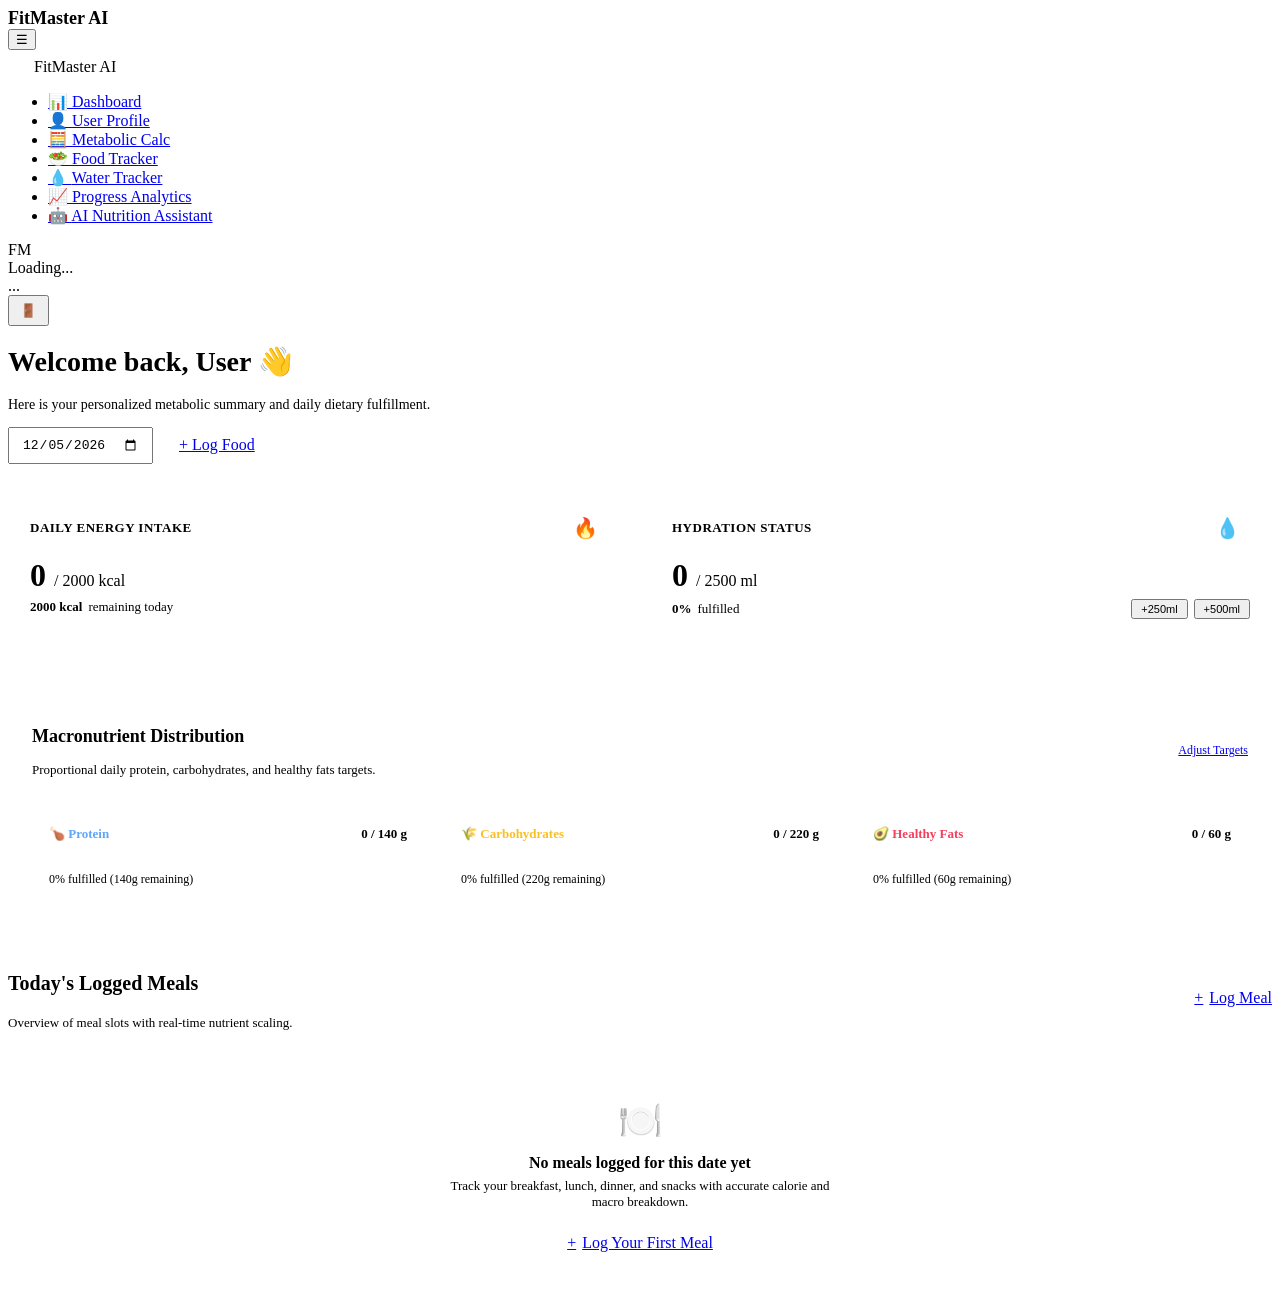
==== frontend/dashboard.html @ 9fa7c744 "Initial commit" ====
<!DOCTYPE html>
<html lang="en">
<head>
  <meta charset="UTF-8">
  <meta name="viewport" content="width=device-width, initial-scale=1.0">
  <title>Dashboard – FitMaster AI</title>
  <meta name="description" content="FitMaster AI Central Health & Nutrition Dashboard. Real-time calorie budgets, macronutrient tracking, hydration status, and AI insights.">
  <link rel="stylesheet" href="css/style.css">
  <link rel="stylesheet" href="css/responsive.css">
  <style>
    .dashboard-grid {
      display: grid;
      grid-template-columns: repeat(auto-fit, minmax(260px, 1fr));
      gap: 20px;
      margin-bottom: 24px;
    }
    .metric-card {
      background: var(--bg-card);
      backdrop-filter: blur(16px);
      border: 1px solid var(--bg-card-border);
      border-radius: var(--radius-lg);
      padding: 22px;
      position: relative;
      overflow: hidden;
      transition: var(--transition-normal);
    }
    .metric-card:hover {
      border-color: rgba(16, 185, 129, 0.3);
      transform: translateY(-2px);
    }
    .metric-header {
      display: flex;
      justify-content: space-between;
      align-items: center;
      margin-bottom: 12px;
    }
    .metric-title {
      font-size: 13px;
      font-weight: 600;
      color: var(--text-muted);
      text-transform: uppercase;
      letter-spacing: 0.5px;
    }
    .metric-icon {
      font-size: 20px;
      padding: 6px 10px;
      border-radius: var(--radius-sm);
      background: rgba(255, 255, 255, 0.04);
    }
    .metric-value {
      font-family: var(--font-heading);
      font-size: 32px;
      font-weight: 800;
      color: var(--text-main);
      line-height: 1.1;
      margin-bottom: 6px;
    }
    .metric-sub {
      font-size: 13px;
      color: var(--text-muted);
      display: flex;
      align-items: center;
      gap: 6px;
    }
    .progress-bar-bg {
      height: 8px;
      background: rgba(255, 255, 255, 0.08);
      border-radius: var(--radius-full);
      overflow: hidden;
      margin-top: 14px;
    }
    .progress-bar-fill {
      height: 100%;
      background: linear-gradient(90deg, var(--primary) 0%, var(--accent-cyan) 100%);
      border-radius: var(--radius-full);
      transition: width 0.6s cubic-bezier(0.16, 1, 0.3, 1);
    }
    .macros-card {
      background: var(--bg-card);
      backdrop-filter: blur(16px);
      border: 1px solid var(--bg-card-border);
      border-radius: var(--radius-lg);
      padding: 24px;
      margin-bottom: 24px;
    }
    .macro-bar-container {
      display: grid;
      grid-template-columns: repeat(auto-fit, minmax(220px, 1fr));
      gap: 20px;
      margin-top: 18px;
    }
    .macro-item {
      background: rgba(255, 255, 255, 0.02);
      border: 1px solid rgba(255, 255, 255, 0.05);
      border-radius: var(--radius-md);
      padding: 16px;
    }
    .macro-header {
      display: flex;
      justify-content: space-between;
      margin-bottom: 8px;
      font-size: 13px;
    }
    .macro-name {
      font-weight: 700;
    }
    .macro-stat {
      color: var(--text-muted);
      font-weight: 600;
    }
    .main-two-col {
      display: grid;
      grid-template-columns: 1.3fr 1fr;
      gap: 24px;
    }
    @media (max-width: 992px) {
      .main-two-col {
        grid-template-columns: 1fr;
      }
    }
    .meal-slot-snippet {
      background: rgba(255, 255, 255, 0.02);
      border: 1px solid rgba(255, 255, 255, 0.06);
      border-radius: var(--radius-md);
      padding: 16px;
      margin-bottom: 12px;
      display: flex;
      justify-content: space-between;
      align-items: center;
      transition: var(--transition-fast);
    }
    .meal-slot-snippet:hover {
      background: rgba(255, 255, 255, 0.04);
      border-color: rgba(16, 185, 129, 0.2);
    }
    .ai-badge {
      display: inline-flex;
      align-items: center;
      gap: 6px;
      padding: 4px 10px;
      border-radius: var(--radius-full);
      font-size: 12px;
      font-weight: 700;
      text-transform: uppercase;
      letter-spacing: 0.5px;
    }
    .badge-deficit {
      background: rgba(245, 158, 11, 0.15);
      color: #fbbf24;
      border: 1px solid rgba(245, 158, 11, 0.3);
    }
    .badge-surplus {
      background: rgba(239, 68, 68, 0.15);
      color: #f87171;
      border: 1px solid rgba(239, 68, 68, 0.3);
    }
    .badge-balanced {
      background: rgba(16, 185, 129, 0.15);
      color: #34d399;
      border: 1px solid rgba(16, 185, 129, 0.3);
    }
  </style>
</head>
<body>
  <div id="toast-container"></div>

  <!-- Mobile Topbar -->
  <div class="mobile-topbar">
    <div style="font-family: var(--font-heading); font-weight: 800; font-size: 18px;">
      FitMaster <span style="color: var(--primary);">AI</span>
    </div>
    <button id="mobile-toggle-btn" class="mobile-menu-btn" aria-label="Toggle Navigation">☰</button>
  </div>

  <div class="app-container">
    <!-- Sidebar -->
    <aside class="sidebar" id="app-sidebar">
      <div class="sidebar-brand">
        <svg width="22" height="22" viewBox="0 0 24 24" fill="none" stroke="var(--primary)" stroke-width="2.5" stroke-linecap="round" stroke-linejoin="round">
          <path d="M18 20V10"></path>
          <path d="M12 20V4"></path>
          <path d="M6 20v-6"></path>
        </svg>
        <span>FitMaster <span style="color: var(--primary);">AI</span></span>
      </div>

      <ul class="nav-links">
        <li>
          <a href="dashboard.html" class="nav-link active">
            <span class="nav-link-icon">📊</span>
            <span>Dashboard</span>
          </a>
        </li>
        <li>
          <a href="profile.html" class="nav-link">
            <span class="nav-link-icon">👤</span>
            <span>User Profile</span>
          </a>
        </li>
        <li>
          <a href="calculator.html" class="nav-link">
            <span class="nav-link-icon">🧮</span>
            <span>Metabolic Calc</span>
          </a>
        </li>
        <li>
          <a href="food-tracker.html" class="nav-link">
            <span class="nav-link-icon">🥗</span>
            <span>Food Tracker</span>
          </a>
        </li>
        <li>
          <a href="water-tracker.html" class="nav-link">
            <span class="nav-link-icon">💧</span>
            <span>Water Tracker</span>
          </a>
        </li>
        <li>
          <a href="progress.html" class="nav-link">
            <span class="nav-link-icon">📈</span>
            <span>Progress Analytics</span>
          </a>
        </li>
        <li>
          <a href="assistant.html" class="nav-link">
            <span class="nav-link-icon">🤖</span>
            <span>AI Nutrition Assistant</span>
          </a>
        </li>
      </ul>

      <div class="sidebar-user">
        <div class="user-snippet">
          <div class="user-snippet-avatar" id="sidebar-user-avatar">FM</div>
          <div class="user-snippet-meta">
            <div class="user-snippet-name" id="sidebar-user-name">Loading...</div>
            <div class="user-snippet-email" id="sidebar-user-email">...</div>
          </div>
        </div>
        <button onclick="logout()" class="btn btn-secondary btn-sm" title="Log Out" style="padding: 6px 10px;">
          🚪
        </button>
      </div>
    </aside>

    <!-- Main Workspace -->
    <main class="main-content">
      <!-- Header Banner -->
      <header class="app-header" style="margin-bottom: 24px;">
        <div>
          <h1 style="font-family: var(--font-heading); font-size: 28px; font-weight: 800; color: var(--text-main);">
            Welcome back, <span id="dash-user-name" style="color: var(--primary);">User</span> 👋
          </h1>
          <p style="color: var(--text-muted); font-size: 14px; margin-top: 4px;">
            Here is your personalized metabolic summary and daily dietary fulfillment.
          </p>
        </div>
        <div style="display: flex; gap: 10px; align-items: center;">
          <input type="date" id="dash-date-picker" class="form-control" style="width: auto; padding: 8px 12px; font-size: 13px;">
          <a href="food-tracker.html" class="btn btn-primary" style="padding: 9px 16px;">
            + Log Food
          </a>
        </div>
      </header>

      <!-- Top Metric Cards (Energy & Hydration) -->
      <div class="dashboard-grid" style="grid-template-columns: repeat(auto-fit, minmax(320px, 1fr));">
        <!-- Calorie Card -->
        <div class="metric-card">
          <div class="metric-header">
            <span class="metric-title">Daily Energy Intake</span>
            <span class="metric-icon">🔥</span>
          </div>
          <div class="metric-value">
            <span id="card-cal-consumed">0</span>
            <span style="font-size: 16px; color: var(--text-muted); font-weight: 500;">/ <span id="card-cal-target">0</span> kcal</span>
          </div>
          <div class="metric-sub">
            <span id="card-cal-remaining" style="color: var(--primary); font-weight: 700;">0 kcal</span> remaining today
          </div>
          <div class="progress-bar-bg">
            <div class="progress-bar-fill" id="card-cal-bar" style="width: 0%;"></div>
          </div>
        </div>

        <!-- Water Card -->
        <div class="metric-card">
          <div class="metric-header">
            <span class="metric-title">Hydration Status</span>
            <span class="metric-icon">💧</span>
          </div>
          <div class="metric-value">
            <span id="card-water-consumed">0</span>
            <span style="font-size: 16px; color: var(--text-muted); font-weight: 500;">/ <span id="card-water-target">0</span> ml</span>
          </div>
          <div class="metric-sub">
            <span id="card-water-pct" style="color: var(--accent-cyan); font-weight: 700;">0%</span> fulfilled
            <div style="margin-left: auto; display: flex; gap: 6px;">
              <button onclick="quickLogWater(250)" class="btn btn-secondary btn-sm" style="padding: 2px 8px; font-size: 11px;">+250ml</button>
              <button onclick="quickLogWater(500)" class="btn btn-secondary btn-sm" style="padding: 2px 8px; font-size: 11px;">+500ml</button>
            </div>
          </div>
          <div class="progress-bar-bg">
            <div class="progress-bar-fill" id="card-water-bar" style="width: 0%; background: linear-gradient(90deg, #06b6d4 0%, #3b82f6 100%);"></div>
          </div>
        </div>
      </div>

      <!-- Macronutrient Breakdown -->
      <div class="macros-card">
        <div style="display: flex; justify-content: space-between; align-items: center;">
          <div>
            <h2 style="font-family: var(--font-heading); font-size: 18px; font-weight: 700;">Macronutrient Distribution</h2>
            <p style="color: var(--text-muted); font-size: 13px;">Proportional daily protein, carbohydrates, and healthy fats targets.</p>
          </div>
          <a href="calculator.html" class="btn btn-secondary btn-sm" style="font-size: 12px;">Adjust Targets</a>
        </div>

        <div class="macro-bar-container">
          <!-- Protein -->
          <div class="macro-item">
            <div class="macro-header">
              <span class="macro-name" style="color: #60a5fa;">🍗 Protein</span>
              <span class="macro-stat"><span id="p-con">0</span> / <span id="p-tar">0</span> g</span>
            </div>
            <div class="progress-bar-bg">
              <div class="progress-bar-fill" id="p-bar" style="width: 0%; background: #3b82f6;"></div>
            </div>
            <div style="font-size: 12px; color: var(--text-dim); margin-top: 8px;" id="p-pct">0% fulfilled</div>
          </div>

          <!-- Carbs -->
          <div class="macro-item">
            <div class="macro-header">
              <span class="macro-name" style="color: #fbbf24;">🌾 Carbohydrates</span>
              <span class="macro-stat"><span id="c-con">0</span> / <span id="c-tar">0</span> g</span>
            </div>
            <div class="progress-bar-bg">
              <div class="progress-bar-fill" id="c-bar" style="width: 0%; background: #f59e0b;"></div>
            </div>
            <div style="font-size: 12px; color: var(--text-dim); margin-top: 8px;" id="c-pct">0% fulfilled</div>
          </div>

          <!-- Fats -->
          <div class="macro-item">
            <div class="macro-header">
              <span class="macro-name" style="color: #f43f5e;">🥑 Healthy Fats</span>
              <span class="macro-stat"><span id="f-con">0</span> / <span id="f-tar">0</span> g</span>
            </div>
            <div class="progress-bar-bg">
              <div class="progress-bar-fill" id="f-bar" style="width: 0%; background: #f43f5e;"></div>
            </div>
            <div style="font-size: 12px; color: var(--text-dim); margin-top: 8px;" id="f-pct">0% fulfilled</div>
          </div>
        </div>
      </div>

      <!-- Today's Logged Meals (Full Interactive Centerpiece) -->
      <div class="card" style="margin-top: 24px;">
        <div style="display: flex; justify-content: space-between; align-items: center; margin-bottom: 20px; flex-wrap: wrap; gap: 12px;">
          <div>
            <h3 style="font-family: var(--font-heading); font-size: 20px; font-weight: 700;">Today's Logged Meals</h3>
            <p style="color: var(--text-muted); font-size: 13px;">Overview of meal slots with real-time nutrient scaling.</p>
          </div>
          <div style="display: flex; gap: 10px;">
            <a href="food-tracker.html" class="btn btn-primary btn-sm" style="display: flex; align-items: center; gap: 6px;">
              <span>+</span> Log Meal
            </a>
          </div>
        </div>

        <div id="meals-list-container">
          <div style="text-align: center; padding: 24px; color: var(--text-muted);">Loading logged meals...</div>
        </div>
      </div>
    </main>
  </div>

  <script src="js/api.js"></script>
  <script src="js/auth.js"></script>
  <script src="js/dashboard.js"></script>
</body>
</html>
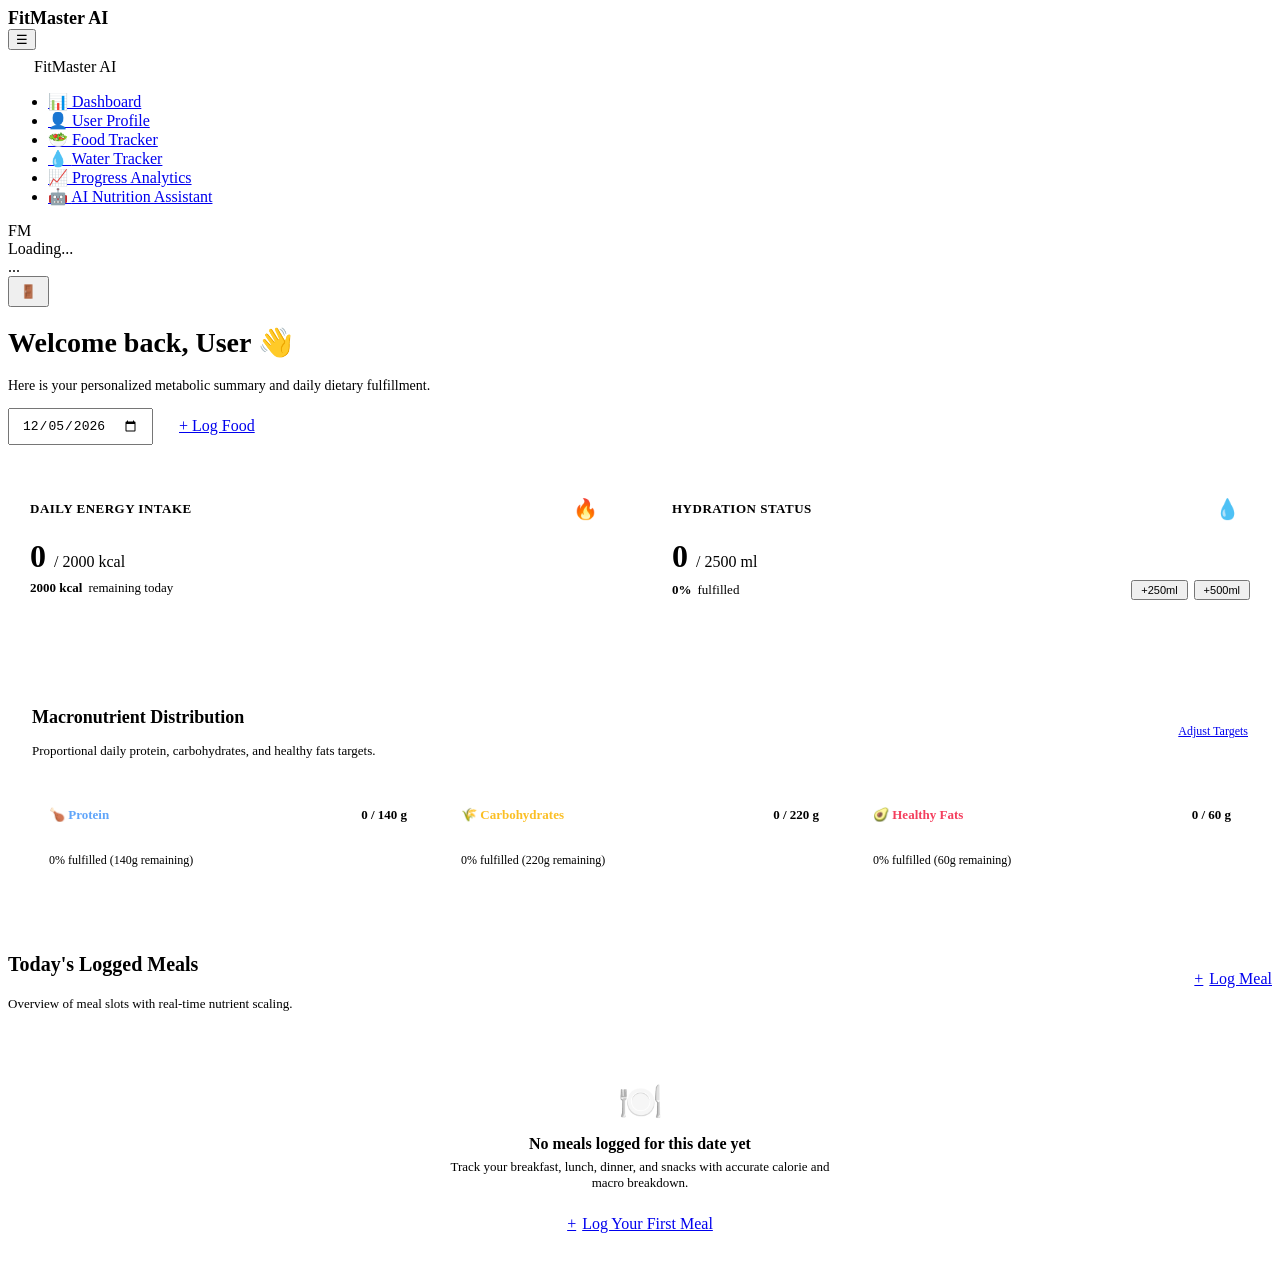
==== commit 303701d2: "cleanup: remove dead Next.js app, calculator page, cv_research, unused TSX components, and OpenCV/TF" ====
--- a/frontend/dashboard.html
+++ b/frontend/dashboard.html
@@ -198,12 +198,6 @@
           </a>
         </li>
         <li>
-          <a href="calculator.html" class="nav-link">
-            <span class="nav-link-icon">🧮</span>
-            <span>Metabolic Calc</span>
-          </a>
-        </li>
-        <li>
           <a href="food-tracker.html" class="nav-link">
             <span class="nav-link-icon">🥗</span>
             <span>Food Tracker</span>
@@ -313,7 +307,7 @@
             <h2 style="font-family: var(--font-heading); font-size: 18px; font-weight: 700;">Macronutrient Distribution</h2>
             <p style="color: var(--text-muted); font-size: 13px;">Proportional daily protein, carbohydrates, and healthy fats targets.</p>
           </div>
-          <a href="calculator.html" class="btn btn-secondary btn-sm" style="font-size: 12px;">Adjust Targets</a>
+          <a href="profile.html" class="btn btn-secondary btn-sm" style="font-size: 12px;">Adjust Targets</a>
         </div>
 
         <div class="macro-bar-container">
